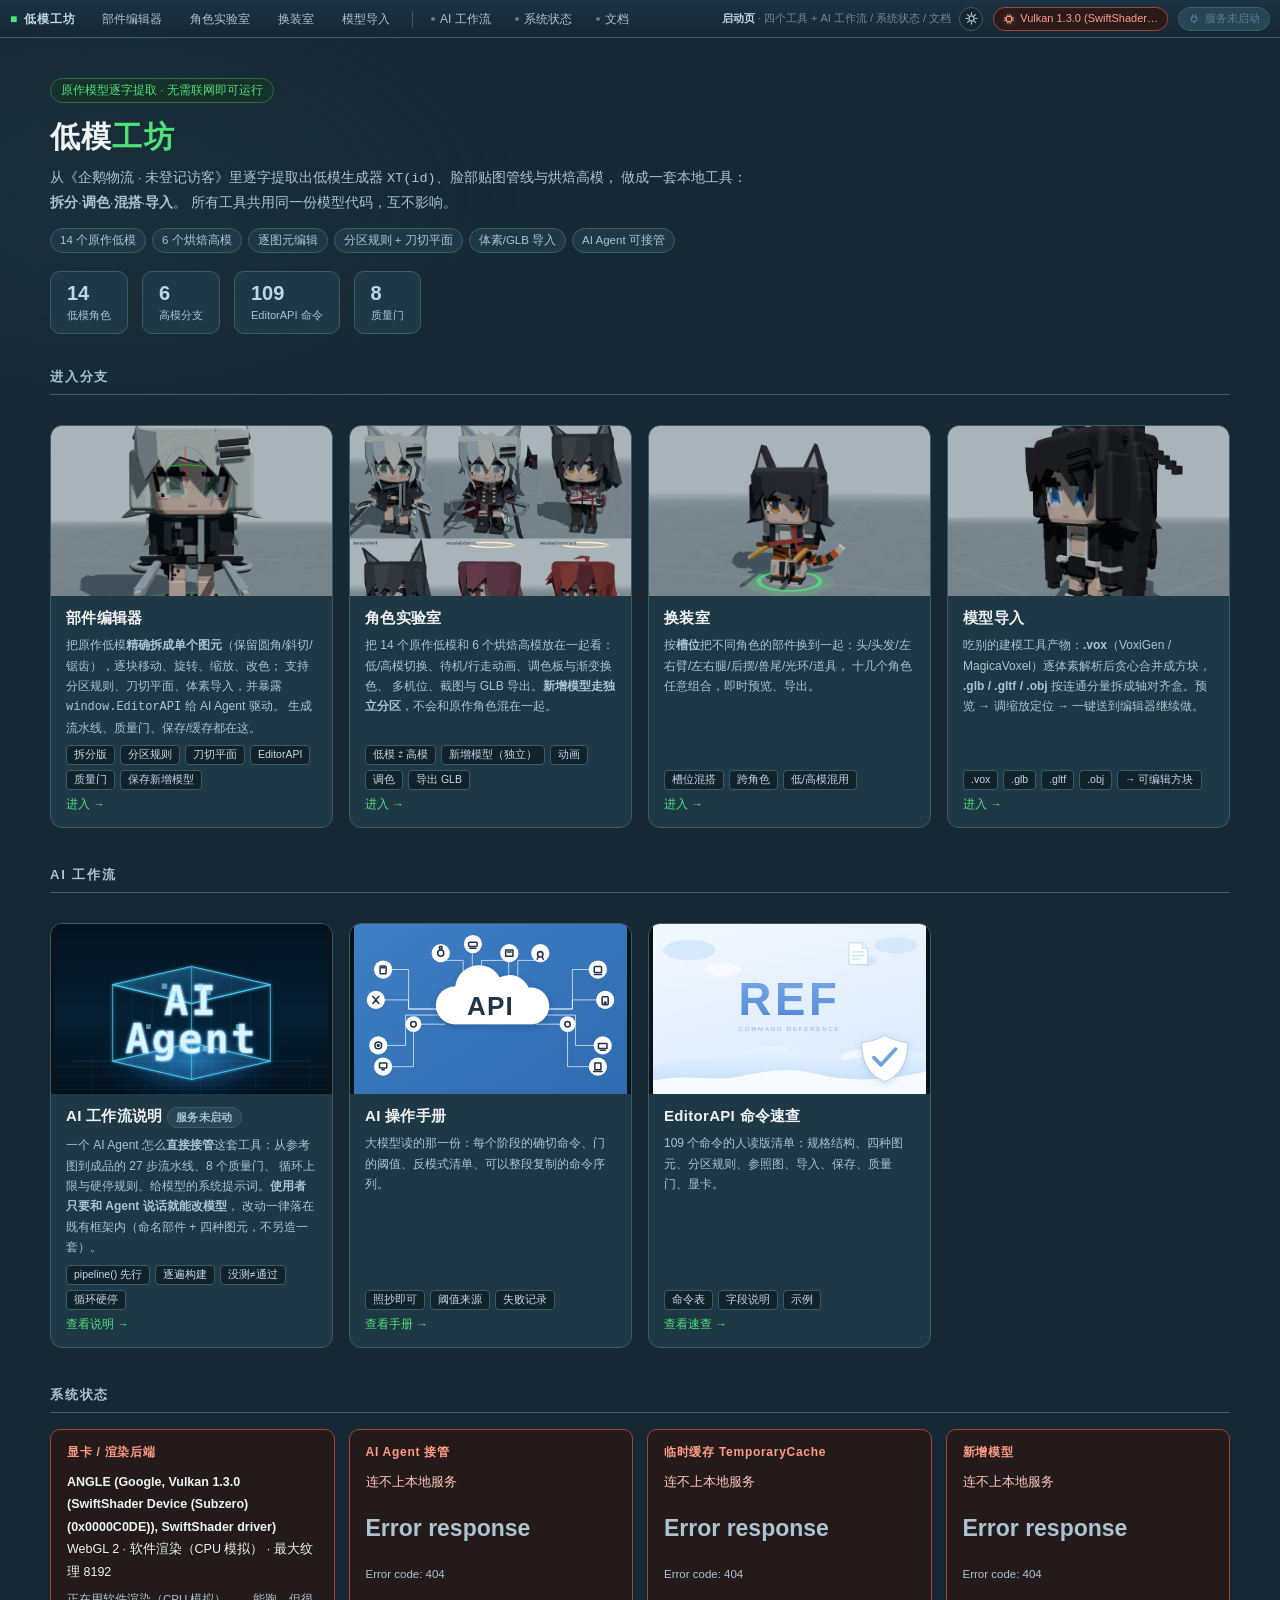
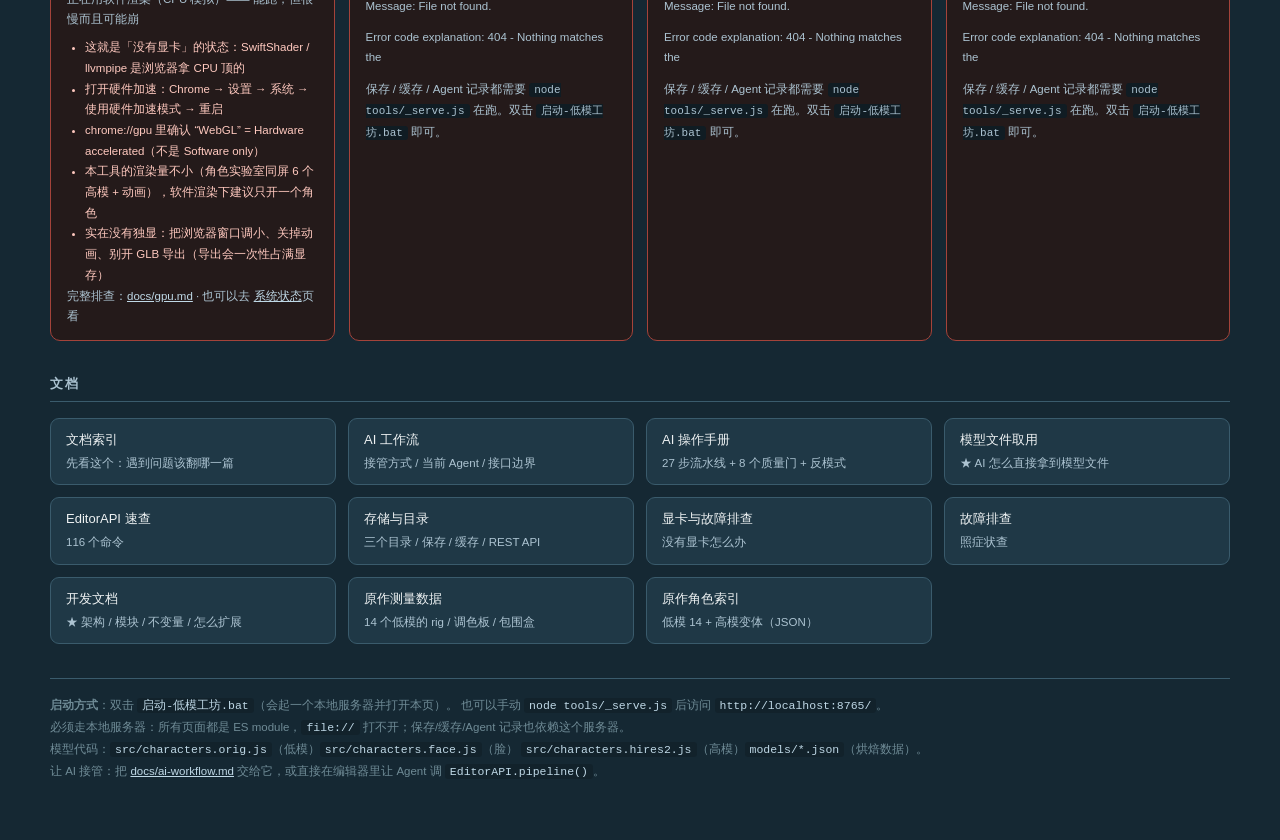
==== pages/index.html @ 78dd4946 "按建模规程重做角色：① 腿部 ~ ⑤ 头发（⑥ 衣服待续） 完全按 docs/ai-pipeline.md 〇-B 的规程走：腿部→躯干→手臂→头部→头发， 每件分「基础层→复杂层」，每步走四件套（量" ====
<!DOCTYPE html>
<html lang="zh-CN">
<head>
<meta charset="UTF-8" />
<meta name="viewport" content="width=device-width,initial-scale=1" />
<title>低模工坊 · 企鹅物流</title>
<script>/* 主题：在样式生效前先套用一次，避免深→浅闪白 */try{if(localStorage.getItem('lowpoly-theme')==='light')document.documentElement.setAttribute('data-theme','light');}catch(e){}</script>
<link rel="stylesheet" href="../styles/shell.css" />
<style>
  body.start{ background:
    radial-gradient(1200px 520px at 78% -10%, var(--row) 0%, transparent 60%),
    radial-gradient(900px 480px at 8% 8%, var(--row) 0%, transparent 55%), var(--bg); }
  .hero .lead{ max-width:700px; }
  .badge{ display:inline-flex; align-items:center; gap:6px; font-size:11.5px; color:var(--green);
    border:1px solid var(--ok-bg2); background:var(--ok-bg); padding:4px 10px; border-radius:20px; margin-bottom:14px; }
  .stat{ display:flex; gap:14px; flex-wrap:wrap; margin-top:18px; }
  .stat div{ background:var(--panel); border:1px solid var(--line); border-radius:10px; padding:10px 16px; }
  .stat b{ display:block; font-size:20px; color:var(--accent); font-variant-numeric:tabular-nums; }
  .stat span{ font-size:11px; color:var(--dim); }
</style>
</head>
<body class="start">

<div class="wrap">
  <div class="hero">
    <div class="lead">
      <div class="badge">原作模型逐字提取 · 无需联网即可运行</div>
      <h1>低模<i>工坊</i></h1>
      <p>
        从《企鹅物流 · 未登记访客》里逐字提取出低模生成器 <code>XT(id)</code>、脸部贴图管线与烘焙高模，
        做成一套本地工具：<b>拆分</b>·<b>调色</b>·<b>混搭</b>·<b>导入</b>。
        所有工具共用同一份模型代码，互不影响。
      </p>
      <div class="tags">
        <span>14 个原作低模</span><span>6 个烘焙高模</span><span>逐图元编辑</span>
        <span>分区规则 + 刀切平面</span><span>体素/GLB 导入</span><span>AI Agent 可接管</span>
      </div>
      <div class="stat">
        <div><b>14</b><span>低模角色</span></div>
        <div><b>6</b><span>高模分支</span></div>
        <div><b>109</b><span>EditorAPI 命令</span></div>
        <div><b>8</b><span>质量门</span></div>
      </div>
    </div>
  </div>

  <h2 class="sec-h">进入分支</h2>
  <div class="cards">

    <a class="card" href="character-editor.html">
      <div class="shot"><img src="/images/previews/preview-editor-split.png" alt="部件编辑器" onerror="this.parentNode.innerHTML='<span class=&quot;ph&quot;>·</span>'"></div>
      <div class="bd">
        <h3>部件编辑器</h3>
        <p>把原作低模<b>精确拆成单个图元</b>（保留圆角/斜切/锯齿），逐块移动、旋转、缩放、改色；
           支持分区规则、刀切平面、体素导入，并暴露 <code>window.EditorAPI</code> 给 AI Agent 驱动。
           生成流水线、质量门、保存/缓存都在这。</p>
        <div class="k"><em>拆分版</em><em>分区规则</em><em>刀切平面</em><em>EditorAPI</em><em>质量门</em><em>保存新增模型</em></div>
        <span class="go">进入 →</span>
      </div>
    </a>

    <a class="card" href="character-lab.html">
      <div class="shot"><img src="/images/previews/preview-hires6.png" alt="角色实验室" onerror="this.parentNode.innerHTML='<span class=&quot;ph&quot;>·</span>'"></div>
      <div class="bd">
        <h3>角色实验室</h3>
        <p>把 14 个原作低模和 6 个烘焙高模放在一起看：低/高模切换、待机/行走动画、调色板与渐变换色、
           多机位、截图与 GLB 导出。<b>新增模型走独立分区</b>，不会和原作角色混在一起。</p>
        <div class="k"><em>低模 ⇄ 高模</em><em>新增模型（独立）</em><em>动画</em><em>调色</em><em>导出 GLB</em></div>
        <span class="go">进入 →</span>
      </div>
    </a>

    <a class="card" href="character-mixer.html">
      <div class="shot"><img src="/images/previews/preview-mixer.png" alt="换装室" onerror="this.parentNode.innerHTML='<span class=&quot;ph&quot;>·</span>'"></div>
      <div class="bd">
        <h3>换装室</h3>
        <p>按<b>槽位</b>把不同角色的部件换到一起：头/头发/左右臂/左右腿/后摆/兽尾/光环/道具，
           十几个角色任意组合，即时预览、导出。</p>
        <div class="k"><em>槽位混搭</em><em>跨角色</em><em>低/高模混用</em></div>
        <span class="go">进入 →</span>
      </div>
    </a>

    <a class="card" href="model-import.html">
      <div class="shot"><img src="/images/previews/preview-brm-q34.png" alt="模型导入" onerror="this.parentNode.innerHTML='<span class=&quot;ph&quot;>·</span>'"></div>
      <div class="bd">
        <h3>模型导入</h3>
        <p>吃别的建模工具产物：<b>.vox</b>（VoxiGen / MagicaVoxel）逐体素解析后贪心合并成方块，
           <b>.glb / .gltf / .obj</b> 按连通分量拆成轴对齐盒。预览 → 调缩放定位 → 一键送到编辑器继续做。</p>
        <div class="k"><em>.vox</em><em>.glb</em><em>.gltf</em><em>.obj</em><em>→ 可编辑方块</em></div>
        <span class="go">进入 →</span>
      </div>
    </a>

  </div>

  <h2 class="sec-h" id="ai">AI 工作流</h2>
  <div class="cards">
    <a class="card" href="ai-workflow.html">
      <div class="shot contain"><img src="/images/ai/ai-agent.svg" alt="AI Agent" onerror="this.parentNode.innerHTML='<span class=&quot;ph&quot;>AI</span>'"></div>
      <div class="bd">
        <h3>AI 工作流说明 <span class="agent-tag none" id="agentTag">读取中…</span></h3>
        <p>一个 AI Agent 怎么<b>直接接管</b>这套工具：从参考图到成品的 27 步流水线、8 个质量门、
        循环上限与硬停规则、给模型的系统提示词。<b>使用者只要和 Agent 说话就能改模型</b>，
         改动一律落在既有框架内（命名部件 + 四种图元，不另造一套）。</p>
        <div class="k"><em>pipeline() 先行</em><em>逐遍构建</em><em>没测≠通过</em><em>循环硬停</em></div>
        <span class="go">查看说明 →</span>
      </div>
    </a>
    <a class="card" href="docs.html#ai-pipeline">
      <div class="shot contain"><img src="/images/ai/api.svg" alt="API" onerror="this.parentNode.innerHTML='<span class=&quot;ph&quot;>API</span>'"></div>
      <div class="bd">
        <h3>AI 操作手册</h3>
        <p>大模型读的那一份：每个阶段的确切命令、门的阈值、反模式清单、可以整段复制的命令序列。</p>
        <div class="k"><em>照抄即可</em><em>阈值来源</em><em>失败记录</em></div>
        <span class="go">查看手册 →</span>
      </div>
    </a>
    <a class="card" href="docs.html#editor-api">
      <div class="shot contain"><img src="/images/ai/ref.svg" alt="REF" onerror="this.parentNode.innerHTML='<span class=&quot;ph&quot;>REF</span>'"></div>
      <div class="bd">
        <h3>EditorAPI 命令速查</h3>
        <p>109 个命令的人读版清单：规格结构、四种图元、分区规则、参照图、导入、保存、质量门、显卡。</p>
        <div class="k"><em>命令表</em><em>字段说明</em><em>示例</em></div>
        <span class="go">查看速查 →</span>
      </div>
    </a>
  </div>

  <h2 class="sec-h" id="sys">系统状态</h2>
  <div class="sys">
    <div class="box" id="gpuBox"><h4>显卡 / 渲染后端</h4><div class="v">读取中…</div></div>
    <div class="box" id="agentBox"><h4>AI Agent 接管</h4><div class="v">读取中…</div></div>
    <div class="box" id="cacheBox"><h4>临时缓存 TemporaryCache</h4><div class="v">读取中…</div></div>
    <div class="box" id="modelBox"><h4>新增模型</h4><div class="v">读取中…</div></div>
  </div>

  <h2 class="sec-h" id="docs">文档</h2>
  <div class="doclist">
    <a href="docs.html#README">文档索引<span>先看这个：遇到问题该翻哪一篇</span></a>
    <a href="docs.html#ai-workflow">AI 工作流<span>接管方式 / 当前 Agent / 接口边界</span></a>
    <a href="docs.html#ai-pipeline">AI 操作手册<span>27 步流水线 + 8 个质量门 + 反模式</span></a>
    <a href="docs.html#model-files">模型文件取用<span>★ AI 怎么直接拿到模型文件</span></a>
    <a href="docs.html#editor-api">EditorAPI 速查<span>116 个命令</span></a>
    <a href="docs.html#storage">存储与目录<span>三个目录 / 保存 / 缓存 / REST API</span></a>
    <a href="docs.html#gpu">显卡与故障排查<span>没有显卡怎么办</span></a>
    <a href="docs.html#troubleshooting">故障排查<span>照症状查</span></a>
    <a href="docs.html#development">开发文档<span>★ 架构 / 模块 / 不变量 / 怎么扩展</span></a>
    <a href="/data/reference-models.json">原作测量数据<span>14 个低模的 rig / 调色板 / 包围盒</span></a>
    <a href="/data/characters.json">原作角色索引<span>低模 14 + 高模变体（JSON）</span></a>
  </div>

  <div class="foot">
    <b>启动方式</b>：双击 <code>启动-低模工坊.bat</code>（会起一个本地服务器并打开本页）。
    也可以手动 <code>node tools/_serve.js</code> 后访问 <code>http://localhost:8765/</code>。<br>
    必须走本地服务器：所有页面都是 ES module，<code>file://</code> 打不开；保存/缓存/Agent 记录也依赖这个服务器。<br>
    模型代码：<code>src/characters.orig.js</code>（低模）<code>src/characters.face.js</code>（脸）
    <code>src/characters.hires2.js</code>（高模）<code>models/*.json</code>（烘焙数据）。<br>
    让 AI 接管：把 <a href="docs.html#ai-workflow">docs/ai-workflow.md</a> 交给它，或直接在编辑器里让 Agent 调 <code>EditorAPI.pipeline()</code>。
  </div>
</div>

<script src="../src/shell.js" defer></script>
<script type="module">
import { Store, gpuInfo, gpuAdvice } from '../src/characters.store.js';

const el = id => document.getElementById(id);

/* ---- 显卡 ---- */
(function gpu(){
  const g = gpuInfo(), adv = gpuAdvice(g);
  const box = el('gpuBox');
  box.classList.toggle('warn', adv.level !== 'ok');
  box.classList.toggle('ok', adv.level === 'ok');
  box.innerHTML = '<h4>显卡 / 渲染后端</h4>';
  let html = `<div class="v"><b>${g.renderer || '未知'}</b><br>`
    + `${g.webgl || '—'} · ${g.supported ? (g.software ? '软件渲染（CPU 模拟）' : '硬件加速') : '没有 WebGL'}`
    + (g.maxTexture ? ` · 最大纹理 ${g.maxTexture}` : '') + `</div>`
    + `<div class="dim" style="margin-top:6px">${adv.title}</div>`;
  if(adv.level !== 'ok'){
    html += `<ul class="steps">` + adv.steps.map(s => `<li>${s}</li>`).join('') + `</ul>`
      + `<div class="dim">完整排查：<a href="docs.html#gpu">docs/gpu.md</a>`
      + ` · 也可以去 <a href="system.html">系统状态</a>页看</div>`;
  }
  box.insertAdjacentHTML('beforeend', html);
})();

/* ---- Agent / 缓存 / 模型 ---- */
function rel(t){ const d = Date.now()-t; return d<60000?'刚刚':d<3600000?Math.round(d/60000)+' 分钟前':Math.round(d/3600000)+' 小时前'; }

async function refreshServer(){
  const clear = (id, title) => { const b = el(id); if(b) b.innerHTML = '<h4>' + title + '</h4>'; return b; };
  try{
    const s = await Store.overview();

    const a = s.agent || {};
    const ab = clear('agentBox', 'AI Agent 接管');
    const occupying = !!a.occupying;
    ab.classList.toggle('ok', occupying);
    ab.classList.toggle('warn', !occupying && !!a.agent && a.stale);
    if(occupying){
      ab.insertAdjacentHTML('beforeend', `<div class="v"><span class="agent-tag">${a.agent}</span></div>`
        + `<div class="dim" style="margin-top:6px">${a.note || '（没有备注）'}</div>`
        + `<div class="dim">自 ${new Date(a.since).toLocaleString()} · ${rel(a.heartbeat||a.since)}有动作`
        + `（租约 ${a.ttlMinutes} 分钟）</div>`
        + `<div class="btns"><button id="btnRelease">交还接管位</button></div>`);
    }else if(a.agent && a.stale){
      ab.insertAdjacentHTML('beforeend', `<div class="v"><span class="agent-tag none">${a.agent}（已退出）</span></div>`
        + `<div class="dim" style="margin-top:6px">${a.note2 || ''}</div>`);
    }else{
      ab.insertAdjacentHTML('beforeend', `<div class="v"><span class="agent-tag none">还没有 Agent 接管</span></div>`
        + `<div class="dim" style="margin-top:6px">把 <a href="docs.html#ai-workflow">docs/ai-workflow.md</a> 交给一个 Agent，`
        + `它会用 <code>Store.setAgent('名字','备注')</code> 登记自己；<b>干完要交还</b>`
        + `（<code>EditorAPI.agentRelease()</code>），否则 30 分钟后按超时自动释放。</div>`);
    }
    if(a.releasedAt) ab.insertAdjacentHTML('beforeend',
      `<div class="dim" style="margin-top:6px">上一次：${a.releasedBy || '（无名）'} 于 ${new Date(a.releasedAt).toLocaleString()} 交还</div>`);
    const rb = document.getElementById('btnRelease');
    if(rb) rb.onclick = async () => {
      if(!confirm('强制交还接管位？（当前 Agent 会被打断）')) return;
      await Store.releaseAgent('用户在启动页手动交还');
      location.reload();
    };
    const tag = el('agentTag');
    if(tag){
      tag.textContent = occupying ? ('当前接管：' + a.agent) : (a.agent && a.stale ? '接管位空闲（上一个已超时退出）' : '当前没有 Agent 接管');
      tag.classList.toggle('none', !occupying);
    }

    const cb = el('cacheBox'); cb.innerHTML = '<h4>临时缓存 TemporaryCache</h4>';
    const cacheFiles = s.cache.files || [];
    cb.insertAdjacentHTML('beforeend',
      `<div class="v">${cacheFiles.length} 个文件 · ${(s.cache.bytes/1024).toFixed(1)} KB</div>`
      + `<div class="dim">AI 测试产物都丢这里，随时可以清，不影响已保存的模型。</div>`
      + `<div class="btns"><button id="btnClearCache">清除缓存</button>`
      + `<button id="btnRefresh">刷新状态</button></div>`
      + (cacheFiles.length ? `<div class="dim scroll" style="margin-top:8px;max-height:140px;overflow:auto">`
          + cacheFiles.slice(0,20).map(f=>`· ${f.name} <span style="color:var(--muted3)">${(f.bytes/1024).toFixed(1)}KB</span>`).join('<br>')
          + (cacheFiles.length>20?`<br>… 还有 ${cacheFiles.length-20} 个`:'') + `</div>` : ''));
    document.getElementById('btnClearCache').onclick = async () => {
      if(!confirm('清空 TemporaryCache？（AI 测试产物，不影响已保存模型）')) return;
      const r = await Store.cacheClear();
      alert('已清除 ' + r.removed + ' 个文件');
      location.reload();
    };
    document.getElementById('btnRefresh').onclick = () => location.reload();

    const mb = el('modelBox'); mb.innerHTML = '<h4>新增模型</h4>';
    mb.insertAdjacentHTML('beforeend',
      `<div class="v">已确认 <b>${s.confirmed.length}</b> · 待确认 <b>${s.temporary.length}</b></div>`
      + `<div class="dim"><code>NewlyAddedModelList/</code> 和 <code>NewlyAddedModelTemporaryList/</code>`
      + `<br>在「角色实验室 → 新增模型」里查看（独立分区，不与原作角色混合）。</div>`
      + (s.confirmed.concat(s.temporary).length
          ? `<div class="dim" style="margin-top:8px">` + s.confirmed.concat(s.temporary)
              .slice(0,10).map(m=>`· ${m.name} <span style="color:var(--muted3)">${m.where||''}${m.parts?(' '+m.parts+'部件'):''}</span>`).join('<br>') + `</div>`
          : ''));
  }catch(e){
    for(const [id,title] of [['agentBox','AI Agent 接管'],['cacheBox','临时缓存 TemporaryCache'],['modelBox','新增模型']]){
      const b = clear(id, title);
      b.classList.add('warn');
      b.insertAdjacentHTML('beforeend',
        `<div class="v" style="color:var(--warn-ink3)">连不上本地服务</div>`
        + `<div class="dim">${e.message||e}</div>`
        + `<div class="dim" style="margin-top:6px">保存 / 缓存 / Agent 记录都需要 <code>node tools/_serve.js</code> 在跑。`
        + `双击 <code>启动-低模工坊.bat</code> 即可。</div>`);
    }
    const tag = el('agentTag'); if(tag){ tag.textContent = '服务未启动'; tag.classList.add('none'); }
  }
}
refreshServer();
</script>
</body>
</html>
---- styles/shell.css ----
/* ============================================================================
   低模工坊 · 统一外壳（所有分支页共用）
   —— 顶部导航条 + 主题变量 + 各页固定定位元素的让位规则
   ========================================================================== */
/* ============================================================================
 *  主题变量 —— 深色（默认）/ 浅色
 *  ★ 页面自己的 <style> 里**不要再写死颜色**，一律用这里的变量。
 *    切换主题 = 在 <html> 上换 data-theme，不用重新加载页面。
 * ========================================================================== */
:root{
  --shell-h:38px;

  /* ---- 表面 ---- */
  --bg:#152833;          /* 页面底色 */
  --bg2:#1b2b34;         /* 输入框 / 次级底 */
  --panel:#1f3846;       /* 面板 */
  --panel2:#274554;      /* 面板（次级）/ 按钮 */
  --raise:#12222b;       /* 浮起来的：下拉、缩略图底 */
  --sunken:#101c23;      /* 凹进去的：代码块 */
  --deep:#16252e;        /* 提示框 */
  --deep2:#0b1418;       /* 最深（阅读器底色） */
  --row:#1a2f3b;         /* 列表行 */
  --row-hover:#243f4d;
  --chip-bg:#152028;     /* 分区标题条 */

  /* ---- 线条 ---- */
  --line:#3a5b6c;
  --line2:#3a5563;
  --line3:#2b414c;
  --line4:#1d2b33;
  --hairline:rgba(255,255,255,.07);

  /* ---- 玻璃 / 遮罩 ---- */
  --glass:rgba(31,56,70,.95);      /* 固定侧栏 */
  --glass2:rgba(24,45,57,.72);     /* 说明块 */
  --note:rgba(21,40,51,.85);
  --scrim:rgba(21,40,51,.92);

  /* ---- 文字 ---- */
  --ink:#eef2f3;
  --dim:#acc3d1;
  --accent:#bfd8e6;
  --muted:#8fa3ad;
  --muted2:#6f8b96;
  --muted3:#5f7a88;

  /* ---- 语义 ---- */
  --green:#4fe07a;
  --bad:#ff6b6b;
  --ok-bg:#16302a; --ok-bg2:#2b6b46; --ok-line:#3f9b66; --ok-hover:#348456;
  --ok-ink:#eaffef; --ok-ink2:#7ff0b0; --ok-ink3:#6ad39a;
  --danger-bg:#5c2b2b; --danger-line:#8a4444;
  --warn:#e0553c; --warn-ink:#ffb3a4; --warn-ink2:#ff9c86; --warn-ink3:#ffc9bf;
  --warn-bg:#1e2a1c; --warn-bg2:#2a1a1a; --warn-bg3:#241a1a; --warn-line:#a4433a;
  --info:#5bd0ff; --info-ink:#bfe6ff; --info-bg:#132630;
  --gold:#ffe08a; --gold2:#c9b06a; --mint:#9fd8c0;
  --hover:#33596c; --hover2:#2b5568;
  --sel:#24486b; --sel-line:#3c74a8; --sel-ink:#e9f4ff;
  --bar1:#1b3240; --bar2:#152833;   /* 导航条渐变（上→下） */
  --shadow:rgba(0,0,0,.35);
  --accent-color:#4fe07a;          /* 原生控件的强调色（checkbox/range） */
  --glow-green:rgba(79,224,122,.35);
  --glow-green-soft:rgba(79,224,122,.15);
  --glow-accent:rgba(191,216,230,.18);
  --glow-gold:rgba(255,180,84,.55);
  --glow-warn:rgba(255,164,142,.4);
}

/* ============================================================================
 *  浅色模式
 *  在 <html data-theme="light"> 时生效。切换入口在导航条最右边的太阳/月亮按钮，
 *  选择存在 localStorage 的 lowpoly-theme，页面 <head> 里有一行内联脚本先套用（防闪）。
 * ========================================================================== */
:root[data-theme="light"]{
  /* 表面：从「深蓝钢」翻成「冷白灰」，层次靠白/灰差而不是亮度差 */
  --bg:#eef3f6;
  --bg2:#f7fafb;
  --panel:#ffffff;
  --panel2:#e8eff3;
  --raise:#f4f8fa;
  --sunken:#f4f8fa;
  --deep:#f2f7f9;
  --deep2:#f7fafb;
  --row:#f2f7f9;
  --row-hover:#e3edf2;
  --chip-bg:#e8eff3;

  /* 线条：浅色下的分隔线要够淡但不能没有 */
  --line:#c9d8e0;
  --line2:#cfdce3;
  --line3:#d5e1e7;
  --line4:#e4edf1;
  --hairline:rgba(24,54,70,.08);

  /* 玻璃：白底微透，仍然能透出后面的画布 */
  --glass:rgba(255,255,255,.96);
  --glass2:rgba(244,248,250,.9);
  --note:rgba(238,244,247,.95);
  --scrim:rgba(238,244,247,.96);

  /* 文字：主文字要够黑，次要文字要够灰但不发蓝 */
  --ink:#16272f;
  --dim:#5a7180;
  --accent:#22607f;
  --muted:#7d919c;
  --muted2:#93a5ae;
  --muted3:#6b818d;

  /* 语义：浅底上的强调色要压暗，否则白得看不见 */
  --green:#0f9d58;
  --bad:#d23f3f;
  --ok-bg:#e3f6eb; --ok-bg2:#1f9d55; --ok-line:#8ecfaa; --ok-hover:#17854a;
  --ok-ink:#0d5c33; --ok-ink2:#12693c; --ok-ink3:#12693c;
  --danger-bg:#fbe4e2; --danger-line:#e0a49d;
  --warn:#c2410c; --warn-ink:#a4300f; --warn-ink2:#b4442c; --warn-ink3:#9b3a22;
  --warn-bg:#fff6e0; --warn-bg2:#fdeceb; --warn-bg3:#fdeceb; --warn-line:#e2a9a3;
  --info:#1a76a8; --info-ink:#1a5e85; --info-bg:#e8f4fa;
  --gold:#8a6d10; --gold2:#8a6d10; --mint:#1a7f5e;
  --hover:#dbe7ee; --hover2:#d2e0e8;
  --sel:#dcebfa; --sel-line:#83b3de; --sel-ink:#15486f;
  --bar1:#ffffff; --bar2:#eef3f6;
  --shadow:rgba(24,54,70,.14);
  --accent-color:#1f9d55;
  /* 浅色下光晕要收着，否则白底上一圈绿会脏 */
  --glow-green:rgba(31,157,85,.22);
  --glow-green-soft:rgba(31,157,85,.10);
  --glow-accent:rgba(34,96,127,.14);
  --glow-gold:rgba(200,140,20,.35);
  --glow-warn:rgba(180,68,44,.22);
}

/* 浅色下的阴影要更轻，否则像糊了一层灰 */
:root[data-theme="light"] .card{ box-shadow:none; }
:root[data-theme="light"] .card:hover{ box-shadow:0 8px 22px var(--shadow); }

/* ---------- 页面底色 / 字色（所有页共用；之前只有启动页设了，其它页会变白底黑字）---------- */
html{ background:var(--bg); }
body{
  margin:0; min-height:100%; background:var(--bg); color:var(--ink);
  font-family:Arial,"PingFang SC","Microsoft YaHei",sans-serif;
  -webkit-font-smoothing:antialiased;
}
a{ color:var(--accent); }
code{ font-family:Consolas,Menlo,monospace; }
/* 注意：这里**不要**再放 `.scroll{max-height:...}` 之类「看似通用」的工具类。
   editor / mixer 里 .scroll 是「面板里可滚动的正文区」（.scroll{overflow:auto;flex:1}），
   而 shell.css 是在页面自己的 <style> **之后**加载的 —— 同优先级会直接盖掉，
   结果面板正文被限高 220px、下面留一大片空白。
   各页自己定义自己的 .scroll，这里不插手。 */

/* ---------- 顶部导航 ---------- */
#shellbar{
  position:fixed; left:0; right:0; top:0; height:var(--shell-h); z-index:500;
  display:flex; align-items:center; gap:4px; padding:0 10px;
  background:linear-gradient(var(--bar1),var(--bg)); border-bottom:1px solid var(--line);
  color:var(--ink); font:12px/1 Arial,"PingFang SC","Microsoft YaHei",sans-serif;
  box-sizing:border-box; user-select:none;
  /* 内容比窗口宽时宁可裁掉，也不要把整页撑出横向滚动条 */
  overflow:hidden;
}
#shellbar .brand{
  font-weight:800; letter-spacing:.08em; color:var(--accent); text-decoration:none;
  margin-right:10px; display:flex; align-items:center; gap:6px; white-space:nowrap;
}
#shellbar .brand:hover{ color:var(--ink); }
#shellbar .brand i{ font-style:normal; color:var(--green); }
#shellbar a.tab{
  color:var(--dim); text-decoration:none; padding:6px 11px; border-radius:6px;
  border:1px solid transparent; white-space:nowrap; transition:.12s; flex:none;
}
#shellbar a.tab:hover{ background:var(--panel2); border-color:var(--line); color:var(--ink); }
#shellbar a.tab.on{ background:var(--ok-bg2); border-color:var(--ok-line); color:var(--ok-ink); font-weight:700; }
/* 竖线：分隔「工具页」和「信息页」 */
#shellbar .vsep{ width:1px; height:16px; background:var(--line); margin:0 6px; flex:none; }
/* 信息页标签（AI 工作流 / 系统状态 / 文档）：用左侧小圆点区分「这不是工具，是看资料的页」
   ⚠ 类名必须够独特。这里**不能**用 .sec —— editor / mixer / lab / model-import 这四个
   工具页自己都有 .sec{ border;margin-bottom;overflow:hidden }（面板里的小区块），
   导航条这一排 <a class="tab sec"> 会连带命中，被压窄、被上移，几个页面还不一样高。 */
#shellbar a.tab.infotab{ padding-left:16px; position:relative; }
#shellbar a.tab.infotab::before{
  content:''; position:absolute; left:7px; top:50%; width:4px; height:4px; margin-top:-2px;
  border-radius:50%; background:var(--muted3);
}
#shellbar a.tab.infotab:hover::before{ background:var(--accent); }
#shellbar a.tab.infotab.on{ background:var(--sel); border-color:var(--sel-line); color:var(--sel-ink); font-weight:700; }
#shellbar a.tab.infotab.on::before{ background:var(--green); }
/* 不在启动页时（点了会先跳回启动页），暗一点 */
#shellbar a.tab.off-page{ color:var(--muted3); }
#shellbar .spacer{ flex:1; }
#shellbar .hint{ color:var(--muted2); font-size:11px; white-space:nowrap; overflow:hidden; text-overflow:ellipsis;
  flex:0 1 auto; min-width:0; }   /* 空间不够时第一个被压缩/隐藏 */
#shellbar .hint b{ color:var(--accent); font-weight:600; }

/* ---- 导航条右侧两个实时指示：渲染显卡 / 接管的 AI Agent ---- */
#shellbar .chip{
  display:inline-flex; align-items:center; gap:5px; flex:none; text-decoration:none;
  font-size:11px; line-height:1; padding:5px 9px; border-radius:14px;
  background:var(--deep); border:1px solid var(--line); color:var(--dim);
  white-space:nowrap; max-width:210px; transition:.14s; margin-left:6px;
}
#shellbar .chip svg{ width:12px; height:12px; flex:none; display:block; }
#shellbar .chip .tx{ overflow:hidden; text-overflow:ellipsis; white-space:nowrap; }
#shellbar .chip:hover{ background:var(--panel2); border-color:var(--accent); color:var(--ink); }
#shellbar .chip.ok{ background:var(--ok-bg); border-color:var(--ok-bg2); color:var(--ok-ink2); }
#shellbar .chip.ok svg{ filter:drop-shadow(0 0 3px var(--glow-green)); }
#shellbar .chip.warn{ background:var(--warn-bg2); border-color:var(--warn-line); color:var(--warn-ink2); }
#shellbar .chip.warn svg{ filter:drop-shadow(0 0 3px var(--glow-warn)); }
#shellbar .chip.off{ background:var(--panel2); border-color:var(--line); color:var(--muted3); }

/* ---- 浅色 / 深色切换按钮（在状态 chip 左边）
   ⚠ 用 <span role="button"> 而不是 <button>：editor / mixer 这些页有通用的 `button{…}` 规则，
     <button> 会被连带命中（CSS 撞车自查就不是 0 了）。键盘可达性在 shell.js 里补。 */
#shellbar .tgl{
  display:inline-flex; align-items:center; justify-content:center; flex:none;
  width:24px; height:24px; padding:0; margin-left:4px; cursor:pointer;
  background:var(--deep); border:1px solid var(--line); border-radius:50%;
  color:var(--dim); transition:.14s; box-sizing:border-box;
}
#shellbar .tgl svg{ width:13px; height:13px; display:block; pointer-events:none; }
#shellbar .tgl:hover{ background:var(--panel2); border-color:var(--accent); color:var(--accent); transform:rotate(-18deg); }
#shellbar .tgl:focus-visible{ outline:2px solid var(--accent); outline-offset:1px; }
:root[data-theme="light"] #shellbar .tgl{ background:#fff; }

/* ---------- 各页固定元素让位 ---------- */
body.has-shell #left,
body.has-shell #right,
body.has-shell #panel{ top:var(--shell-h) !important; }
body.has-shell #hud,
body.has-shell #toolbar,
body.has-shell #stats{ top:calc(var(--shell-h) + 10px) !important; }
body.has-shell #toast{ top:calc(var(--shell-h) + 8px) !important; }

@media (max-width:860px){
  #shellbar .hint{ display:none; }
  #shellbar a.tab{ padding:6px 8px; }
  #shellbar a.tab.infotab{ padding-left:14px; }
}
@media (max-width:1100px){
  #shellbar .hint{ display:none; }             /* 先让位给两个状态 chip */
}
@media (max-width:820px){
  #shellbar .chip{ max-width:120px; }
}
@media (max-width:640px){
  #shellbar{ overflow-x:auto; }
  #shellbar .brand{ margin-right:4px; }
  #shellbar a.tab.infotab{ display:none; }
  #shellbar .vsep{ display:none; }
  #shellbar .chip{ display:none; }             /* 窄屏只留工具页 */
}

/* ---------- 启动页 ---------- */
body.start{ overflow:auto; }
.wrap{ max-width:1180px; margin:0 auto; padding:calc(var(--shell-h) + 40px) 24px 60px; }
.hero h1{ margin:0 0 8px; font-size:30px; letter-spacing:.04em; }
.hero h1 i{ font-style:normal; color:var(--green); }
.hero p{ margin:0 0 6px; color:var(--dim); font-size:13.5px; line-height:1.75; }
.hero .tags{ display:flex; flex-wrap:wrap; gap:6px; margin-top:14px; }
.hero .tags span{
  font-size:11.5px; color:var(--dim); background:var(--panel); border:1px solid var(--line);
  padding:4px 9px; border-radius:20px;
}
.cards{ display:grid; grid-template-columns:repeat(auto-fill,minmax(280px,1fr)); gap:16px; margin-top:30px; }
.card{
  display:flex; flex-direction:column; background:var(--panel); border:1px solid var(--line);
  border-radius:12px; overflow:hidden; text-decoration:none; color:inherit;
  transition:.16s; position:relative;
}
.card:hover{ transform:translateY(-3px); border-color:var(--accent); box-shadow:0 10px 28px var(--shadow); }
.card .shot{ height:170px; background:var(--raise); display:flex; align-items:center; justify-content:center; overflow:hidden; }
.card .shot img{ width:100%; height:100%; object-fit:cover; object-position:center 18%; display:block; }
.card .shot .ph{ color:var(--muted2); font-size:34px; }
.card .bd{ padding:13px 15px 15px; display:flex; flex-direction:column; gap:7px; flex:1; }
.card .bd h3{ margin:0; font-size:15px; letter-spacing:.02em; }
.card .bd p{ margin:0; color:var(--dim); font-size:12px; line-height:1.7; flex:1; }
.card .bd .k{ display:flex; flex-wrap:wrap; gap:5px; }
.card .bd .k em{ font-style:normal; font-size:10.5px; color:var(--accent);
  background:var(--raise); border:1px solid var(--line); padding:2px 7px; border-radius:4px; }
.card .go{ font-size:11.5px; color:var(--green); }
.card.wide{ grid-column:1 / -1; flex-direction:row; }
.card.wide .shot{ width:320px; height:auto; flex:none; }
@media (max-width:760px){ .card.wide{ flex-direction:column; } .card.wide .shot{ width:auto; height:170px; } }
.foot{ margin-top:34px; padding-top:16px; border-top:1px solid var(--line);
  color:var(--muted2); font-size:11.5px; line-height:1.9; }
.foot code{ color:var(--accent); background:var(--raise); padding:1px 5px; border-radius:3px; }

/* ============================================================================
   独立页面（AI 工作流 / 系统状态 / 文档）共用
   ========================================================================== */
.page{ max-width:1180px; margin:0 auto; padding:calc(var(--shell-h) + 32px) 24px 60px; }
.pagehead{ margin-bottom:24px; }
.pagehead h1{ margin:0 0 8px; font-size:26px; letter-spacing:.04em; }
.pagehead h1 i{ font-style:normal; color:var(--green); }
.pagehead p{ margin:0 0 4px; color:var(--dim); font-size:13px; line-height:1.8; max-width:800px; }
.pagehead .tags{ display:flex; flex-wrap:wrap; gap:6px; margin-top:12px; }
.pagehead .tags span{ font-size:11.5px; color:var(--dim); background:var(--panel);
  border:1px solid var(--line); padding:4px 9px; border-radius:20px; }
.sec-h{ margin:34px 0 0; font-size:13px; letter-spacing:.14em; color:var(--dim);
  text-transform:uppercase; border-bottom:1px solid var(--line); padding-bottom:8px; }
.cards + .sec-h{ margin-top:38px; }
.sec-h:first-child{ margin-top:0; }

/* ---- 状态卡 ---- */
.sys{ display:grid; grid-template-columns:repeat(auto-fit,minmax(280px,1fr)); gap:14px; margin-top:16px; }
.sys .box{ background:var(--panel); border:1px solid var(--line); border-radius:10px; padding:14px 16px; }
.sys .box h4{ margin:0 0 10px; font-size:12px; color:var(--accent); letter-spacing:.06em; }
.sys .box .v{ font-size:12.5px; line-height:1.8; color:var(--ink); word-break:break-word; }
.sys .box .v code, .sys .box .dim code{ background:var(--sunken); padding:1px 5px; border-radius:3px; font-size:11px; }
.sys .box .dim{ color:var(--dim); font-size:11.5px; line-height:1.75; }
.sys .box.ok{ border-color:var(--ok-bg2); }
.sys .box.ok h4{ color:var(--ok-ink3); }
.sys .box.warn{ border-color:var(--warn-line); background:var(--warn-bg3); }
.sys .box.warn h4{ color:var(--warn-ink2); }
.sys .box .steps{ margin:8px 0 0; padding-left:18px; font-size:11.5px; line-height:1.8; color:var(--warn-ink3); }
.sys .btns{ display:flex; gap:8px; flex-wrap:wrap; margin-top:12px; }
.sys .btns button{ background:var(--panel2); color:var(--ink); border:1px solid var(--line);
  border-radius:5px; padding:6px 12px; font-size:12px; cursor:pointer; }
.sys .btns button:hover{ background:var(--hover); border-color:var(--accent); }
.sys .btns button.danger{ border-color:var(--warn-line); color:var(--warn-ink3); }
.sys .btns button.danger:hover{ background:var(--danger-bg); }

/* ---- 文档列表 ---- */
.doclist{ display:grid; grid-template-columns:repeat(auto-fill,minmax(250px,1fr)); gap:12px; margin-top:16px; }
.doclist a{ display:block; background:var(--panel); border:1px solid var(--line); border-radius:9px;
  padding:12px 15px; text-decoration:none; color:var(--ink); font-size:13px; transition:.14s; }
.doclist a:hover{ border-color:var(--accent); background:var(--panel2); transform:translateY(-2px); }
.doclist a span{ display:block; color:var(--dim); font-size:11.5px; margin-top:5px; line-height:1.6; }
.doclist a b{ color:var(--green); font-weight:600; }

/* ---- Agent 徽章 ---- */
.agent-tag{ display:inline-block; font-size:11px; padding:2px 8px; border-radius:10px;
  background:var(--ok-bg); border:1px solid var(--ok-bg2); color:var(--green); vertical-align:middle; }
.agent-tag.none{ background:var(--panel2); border-color:var(--line); color:var(--dim); }

/* ---- 卡片：图形/Logo 不裁切 ---- */
.card.soon{ opacity:.55; pointer-events:none; }
.card .shot.contain{ background:var(--deep2); }
.card .shot.contain img{ object-fit:contain; object-position:center; }

/* ---- 代码块（页面里贴命令用）---- */
pre.cmd{ background:var(--deep2); border:1px solid var(--line); border-left:3px solid var(--accent);
  border-radius:7px; padding:12px 14px; overflow:auto; font:12px/1.75 Consolas,Menlo,monospace;
  color:var(--ink); margin:12px 0; }
pre.cmd b{ color:var(--green); font-weight:600; }
table.tbl{ width:100%; border-collapse:collapse; margin-top:14px; font-size:12.5px; }
table.tbl th, table.tbl td{ text-align:left; padding:8px 10px; border-bottom:1px solid var(--line); line-height:1.7; }
table.tbl th{ color:var(--accent); font-weight:600; font-size:11.5px; letter-spacing:.05em; }
table.tbl td code{ background:var(--sunken); padding:1px 5px; border-radius:3px; font-size:11.5px; }
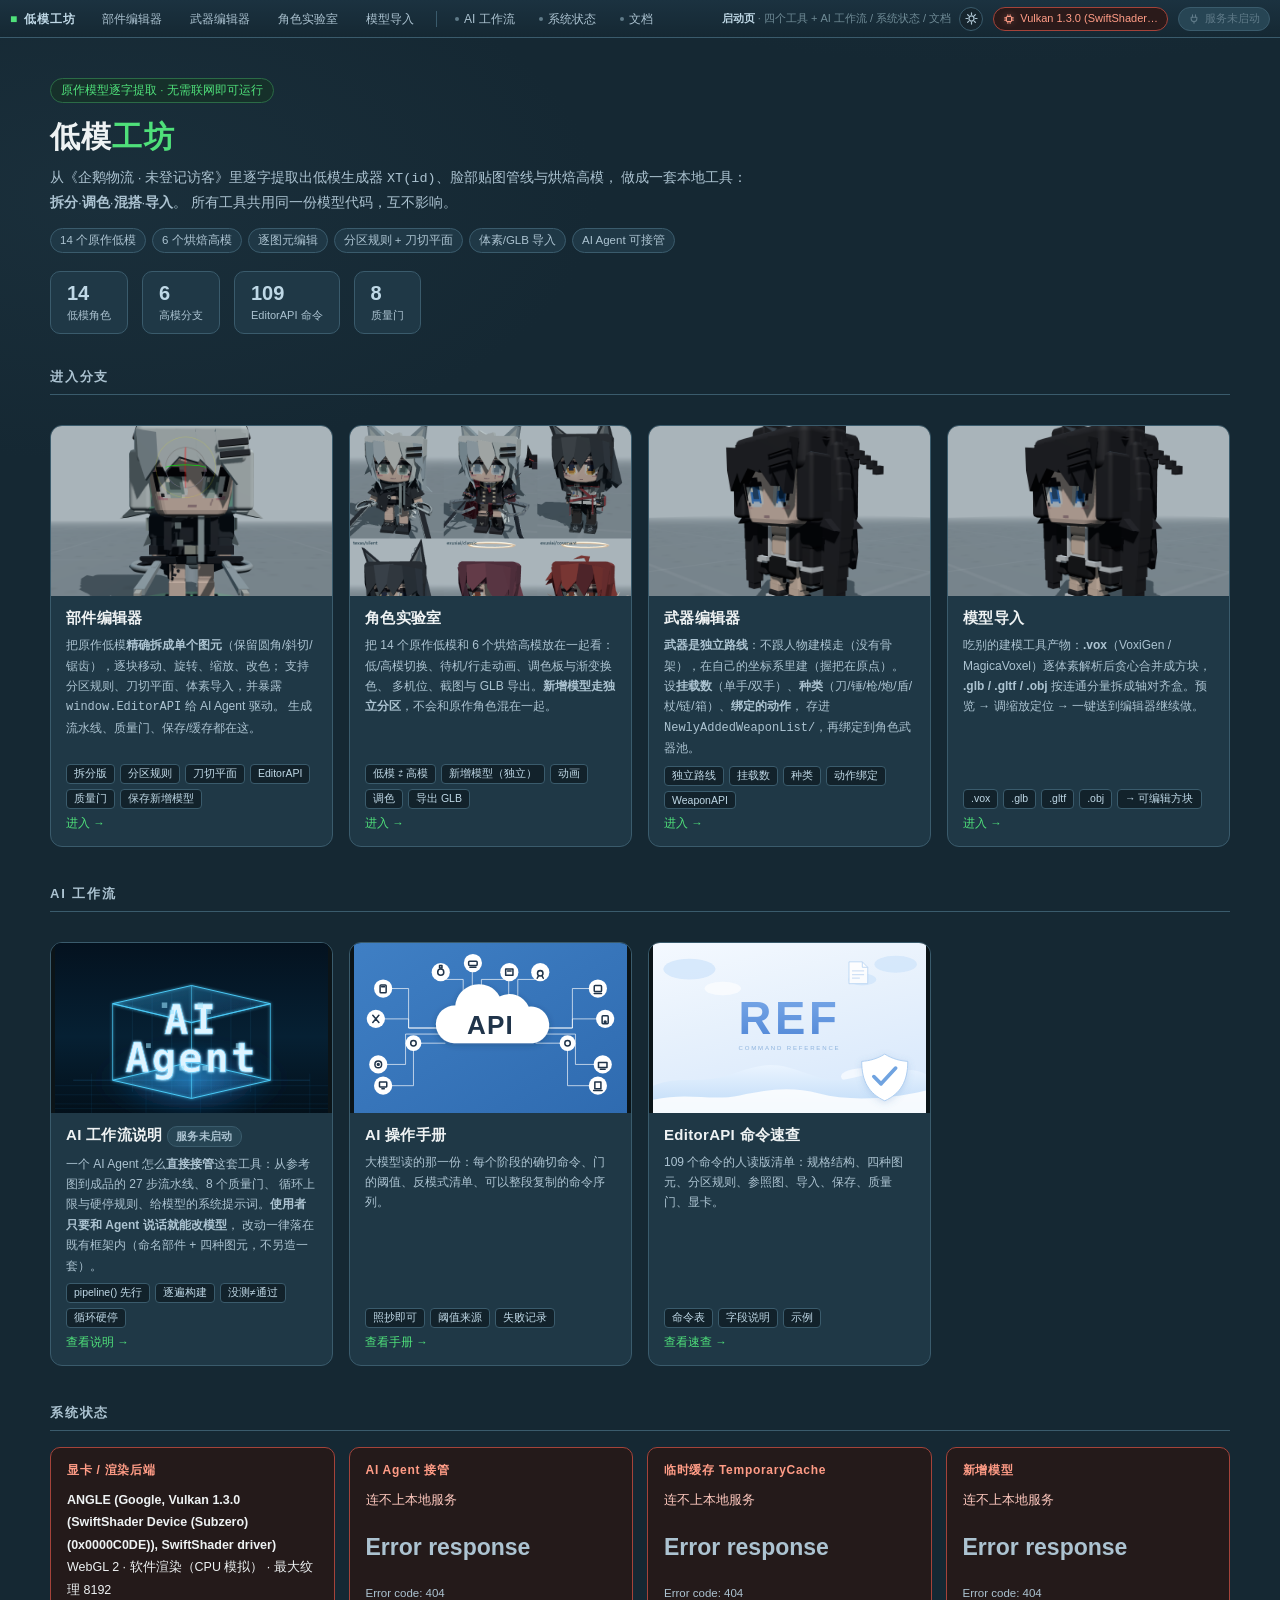
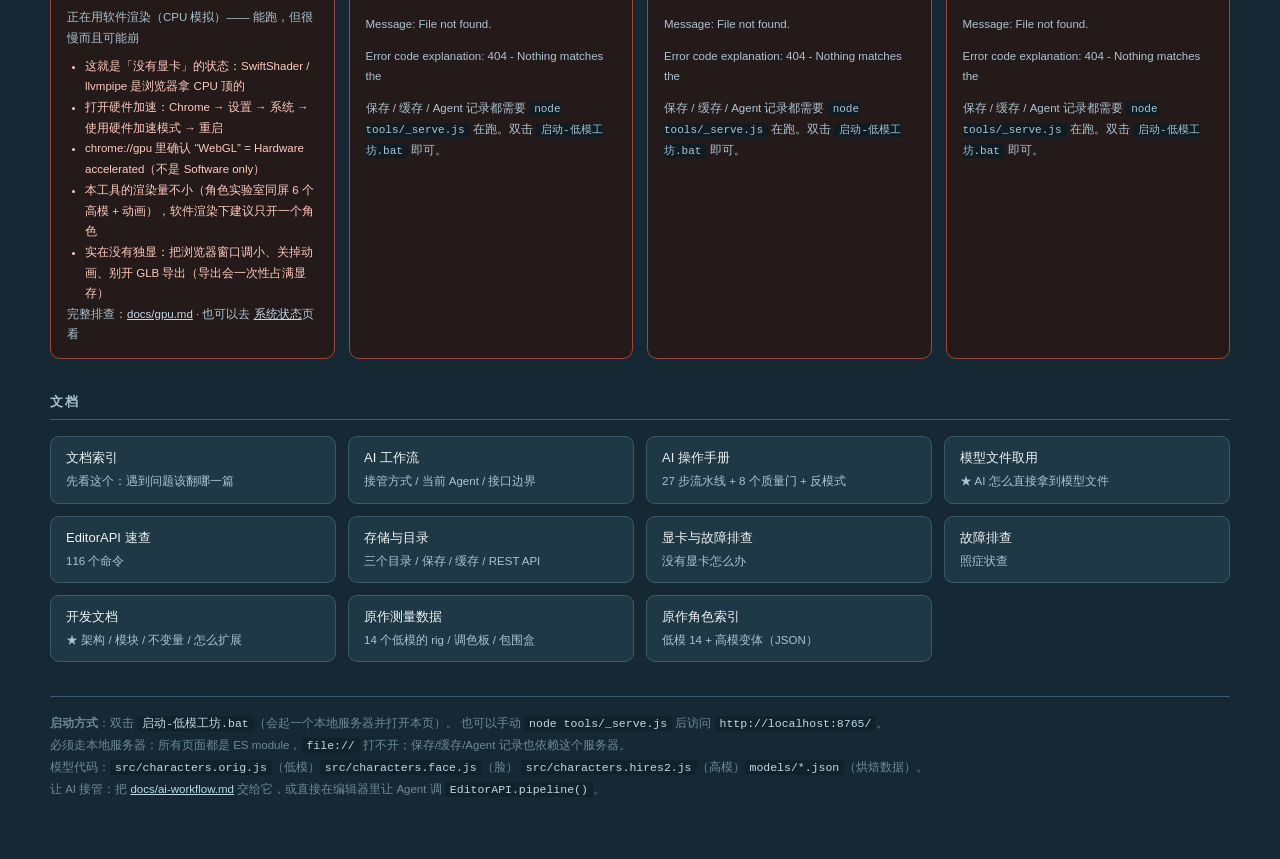
==== commit 9766cb54: "低模工坊：程序化角色运行时 + 武器编辑器 + AI 流水线文档 - 程序化角色运行时 src/lowpoly/*（模型 / 武器 / 动作 / 武器池 / 角色抽象）+ 14 原作低模程序化移植 o" ====
--- a/pages/index.html
+++ b/pages/index.html
@@ -70,13 +70,14 @@
       </div>
     </a>
 
-    <a class="card" href="character-mixer.html">
-      <div class="shot"><img src="/images/previews/preview-mixer.png" alt="换装室" onerror="this.parentNode.innerHTML='<span class=&quot;ph&quot;>·</span>'"></div>
-      <div class="bd">
-        <h3>换装室</h3>
-        <p>按<b>槽位</b>把不同角色的部件换到一起：头/头发/左右臂/左右腿/后摆/兽尾/光环/道具，
-           十几个角色任意组合，即时预览、导出。</p>
-        <div class="k"><em>槽位混搭</em><em>跨角色</em><em>低/高模混用</em></div>
+    <a class="card" href="weapon-editor.html">
+      <div class="shot"><img src="/images/previews/preview-brm-q34.png" alt="武器编辑器" onerror="this.parentNode.innerHTML='<span class=&quot;ph&quot;>·</span>'"></div>
+      <div class="bd">
+        <h3>武器编辑器</h3>
+        <p><b>武器是独立路线</b>：不跟人物建模走（没有骨架），在自己的坐标系里建（握把在原点）。
+           设<b>挂载数</b>（单手/双手）、<b>种类</b>（刀/锤/枪/炮/盾/杖/链/箱）、<b>绑定的动作</b>，
+           存进 <code>NewlyAddedWeaponList/</code>，再绑定到角色武器池。</p>
+        <div class="k"><em>独立路线</em><em>挂载数</em><em>种类</em><em>动作绑定</em><em>WeaponAPI</em></div>
         <span class="go">进入 →</span>
       </div>
     </a>
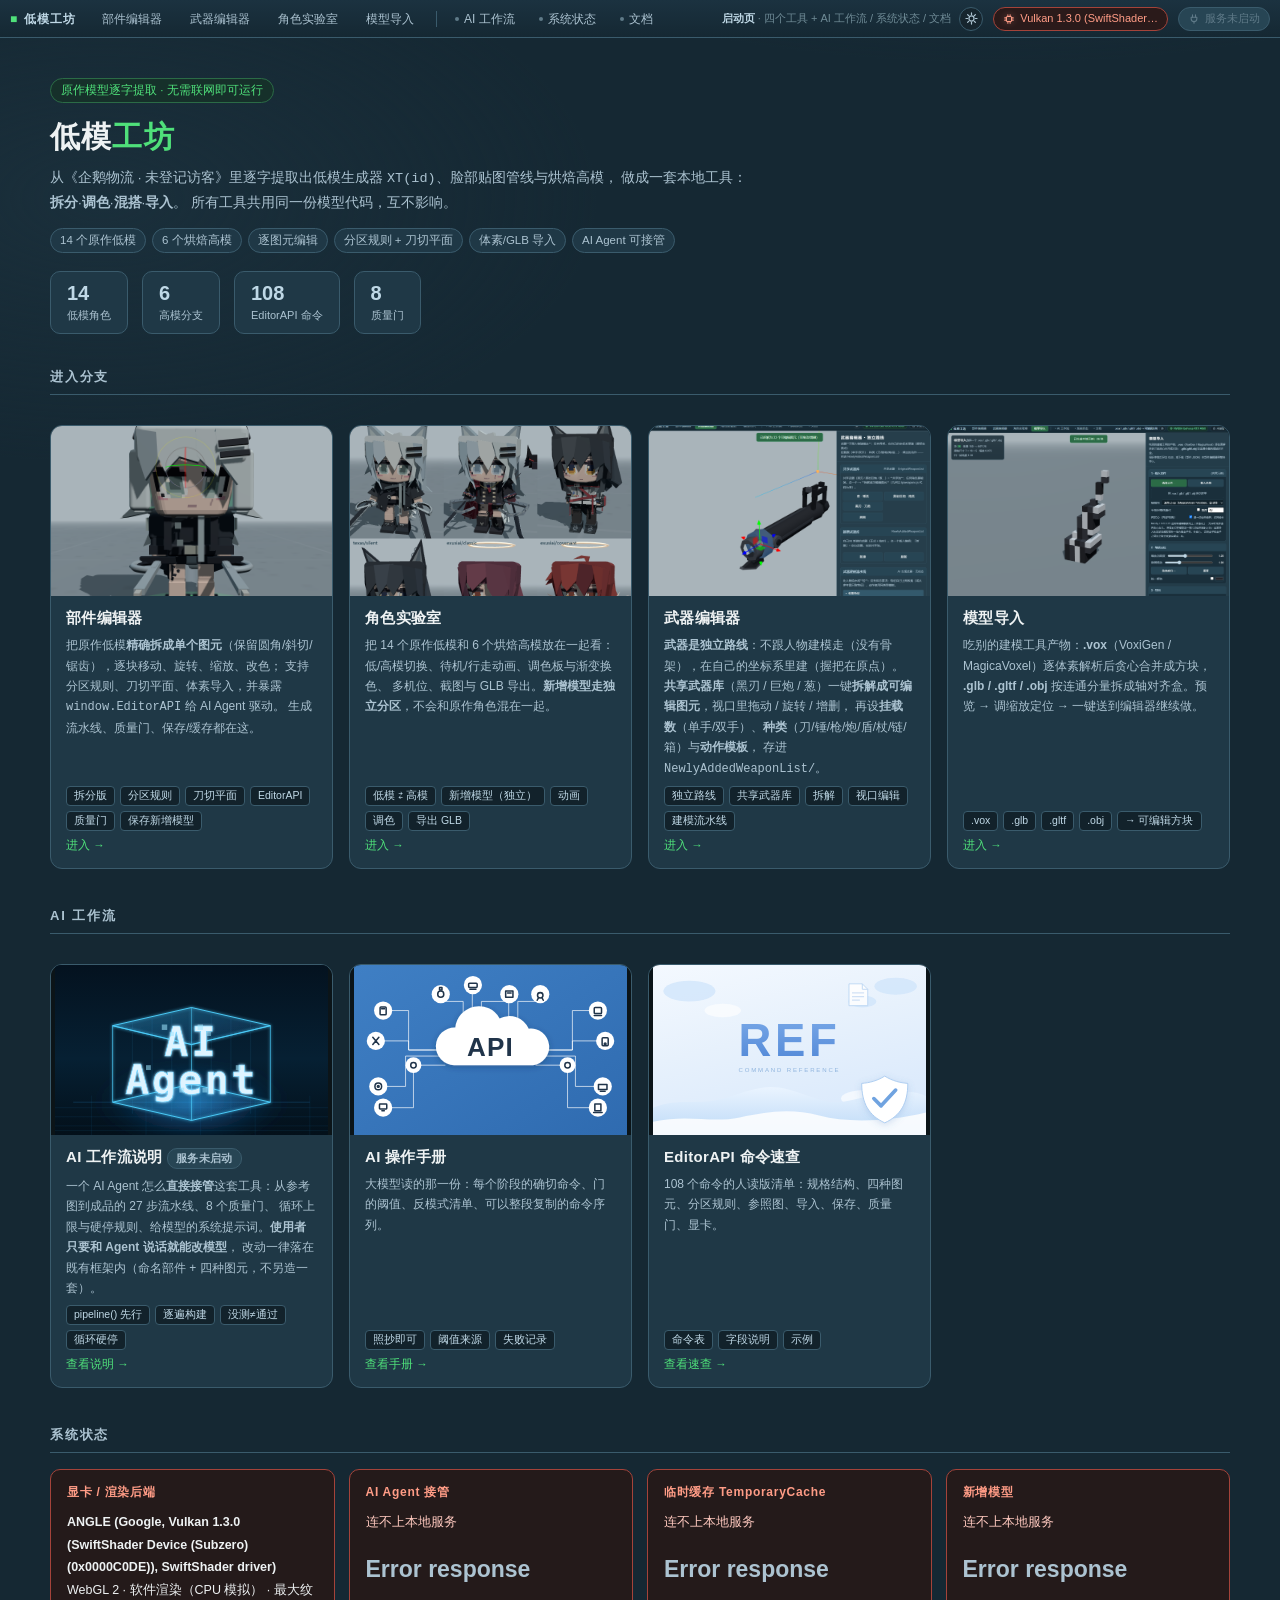
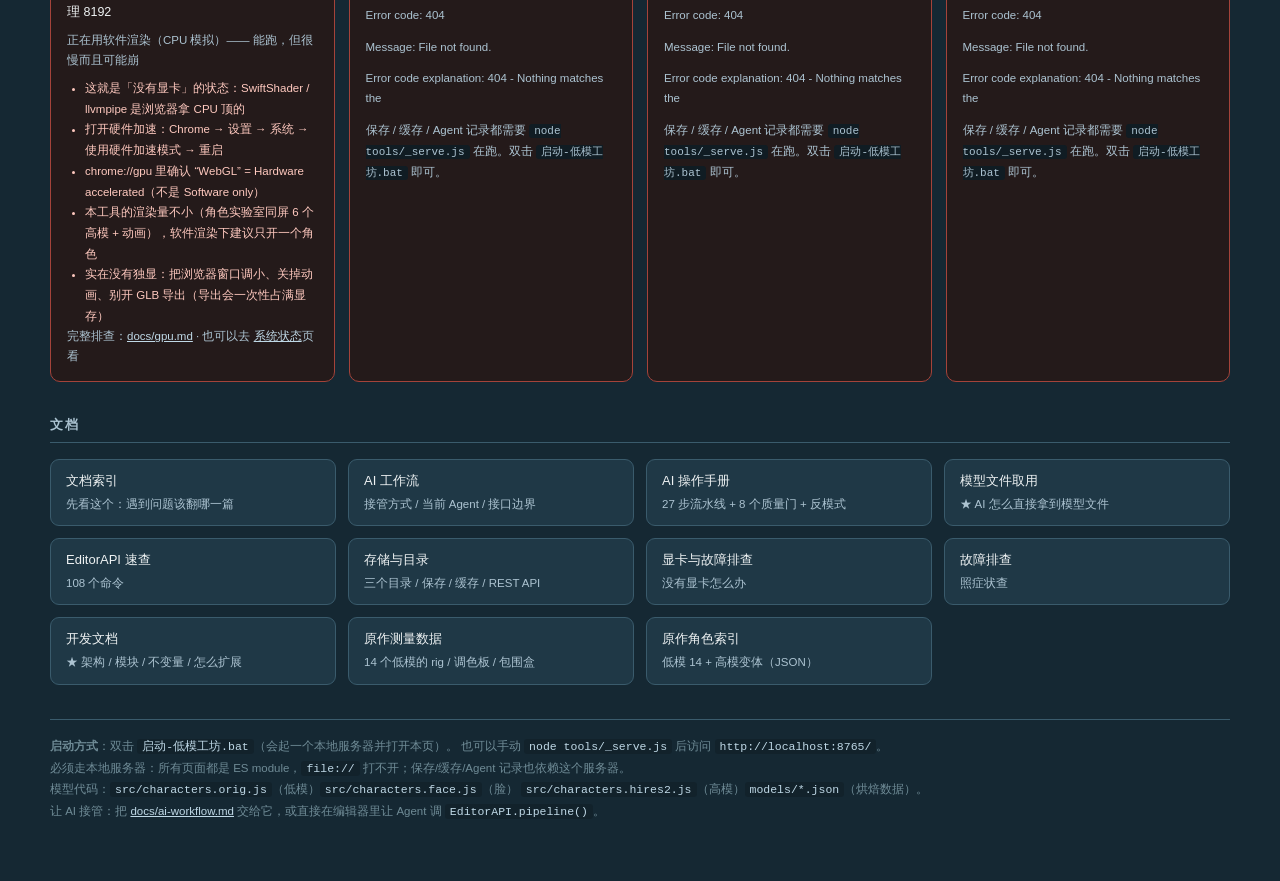
==== commit 924496de: "首页换图 + 命令数统一 108 - 首页卡片：武器编辑器 → preview-weapon.png（原来和模型导入共用一张错图）、模型导入 → 新截的 preview-import.png（体素示例" ====
--- a/pages/index.html
+++ b/pages/index.html
@@ -38,7 +38,7 @@
       <div class="stat">
         <div><b>14</b><span>低模角色</span></div>
         <div><b>6</b><span>高模分支</span></div>
-        <div><b>109</b><span>EditorAPI 命令</span></div>
+        <div><b>108</b><span>EditorAPI 命令</span></div>
         <div><b>8</b><span>质量门</span></div>
       </div>
     </div>
@@ -71,19 +71,20 @@
     </a>
 
     <a class="card" href="weapon-editor.html">
-      <div class="shot"><img src="/images/previews/preview-brm-q34.png" alt="武器编辑器" onerror="this.parentNode.innerHTML='<span class=&quot;ph&quot;>·</span>'"></div>
+      <div class="shot"><img src="/images/previews/preview-weapon.png" alt="武器编辑器" onerror="this.parentNode.innerHTML='<span class=&quot;ph&quot;>·</span>'"></div>
       <div class="bd">
         <h3>武器编辑器</h3>
         <p><b>武器是独立路线</b>：不跟人物建模走（没有骨架），在自己的坐标系里建（握把在原点）。
-           设<b>挂载数</b>（单手/双手）、<b>种类</b>（刀/锤/枪/炮/盾/杖/链/箱）、<b>绑定的动作</b>，
-           存进 <code>NewlyAddedWeaponList/</code>，再绑定到角色武器池。</p>
-        <div class="k"><em>独立路线</em><em>挂载数</em><em>种类</em><em>动作绑定</em><em>WeaponAPI</em></div>
+           <b>共享武器库</b>（黑刃 / 巨炮 / 葱）一键<b>拆解成可编辑图元</b>，视口里拖动 / 旋转 / 增删，
+           再设<b>挂载数</b>（单手/双手）、<b>种类</b>（刀/锤/枪/炮/盾/杖/链/箱）与<b>动作模板</b>，
+           存进 <code>NewlyAddedWeaponList/</code>。</p>
+        <div class="k"><em>独立路线</em><em>共享武器库</em><em>拆解</em><em>视口编辑</em><em>建模流水线</em></div>
         <span class="go">进入 →</span>
       </div>
     </a>
 
     <a class="card" href="model-import.html">
-      <div class="shot"><img src="/images/previews/preview-brm-q34.png" alt="模型导入" onerror="this.parentNode.innerHTML='<span class=&quot;ph&quot;>·</span>'"></div>
+      <div class="shot"><img src="/images/previews/preview-import.png" alt="模型导入" onerror="this.parentNode.innerHTML='<span class=&quot;ph&quot;>·</span>'"></div>
       <div class="bd">
         <h3>模型导入</h3>
         <p>吃别的建模工具产物：<b>.vox</b>（VoxiGen / MagicaVoxel）逐体素解析后贪心合并成方块，
@@ -121,7 +122,7 @@
       <div class="shot contain"><img src="/images/ai/ref.svg" alt="REF" onerror="this.parentNode.innerHTML='<span class=&quot;ph&quot;>REF</span>'"></div>
       <div class="bd">
         <h3>EditorAPI 命令速查</h3>
-        <p>109 个命令的人读版清单：规格结构、四种图元、分区规则、参照图、导入、保存、质量门、显卡。</p>
+        <p>108 个命令的人读版清单：规格结构、四种图元、分区规则、参照图、导入、保存、质量门、显卡。</p>
         <div class="k"><em>命令表</em><em>字段说明</em><em>示例</em></div>
         <span class="go">查看速查 →</span>
       </div>
@@ -142,7 +143,7 @@
     <a href="docs.html#ai-workflow">AI 工作流<span>接管方式 / 当前 Agent / 接口边界</span></a>
     <a href="docs.html#ai-pipeline">AI 操作手册<span>27 步流水线 + 8 个质量门 + 反模式</span></a>
     <a href="docs.html#model-files">模型文件取用<span>★ AI 怎么直接拿到模型文件</span></a>
-    <a href="docs.html#editor-api">EditorAPI 速查<span>116 个命令</span></a>
+    <a href="docs.html#editor-api">EditorAPI 速查<span>108 个命令</span></a>
     <a href="docs.html#storage">存储与目录<span>三个目录 / 保存 / 缓存 / REST API</span></a>
     <a href="docs.html#gpu">显卡与故障排查<span>没有显卡怎么办</span></a>
     <a href="docs.html#troubleshooting">故障排查<span>照症状查</span></a>
